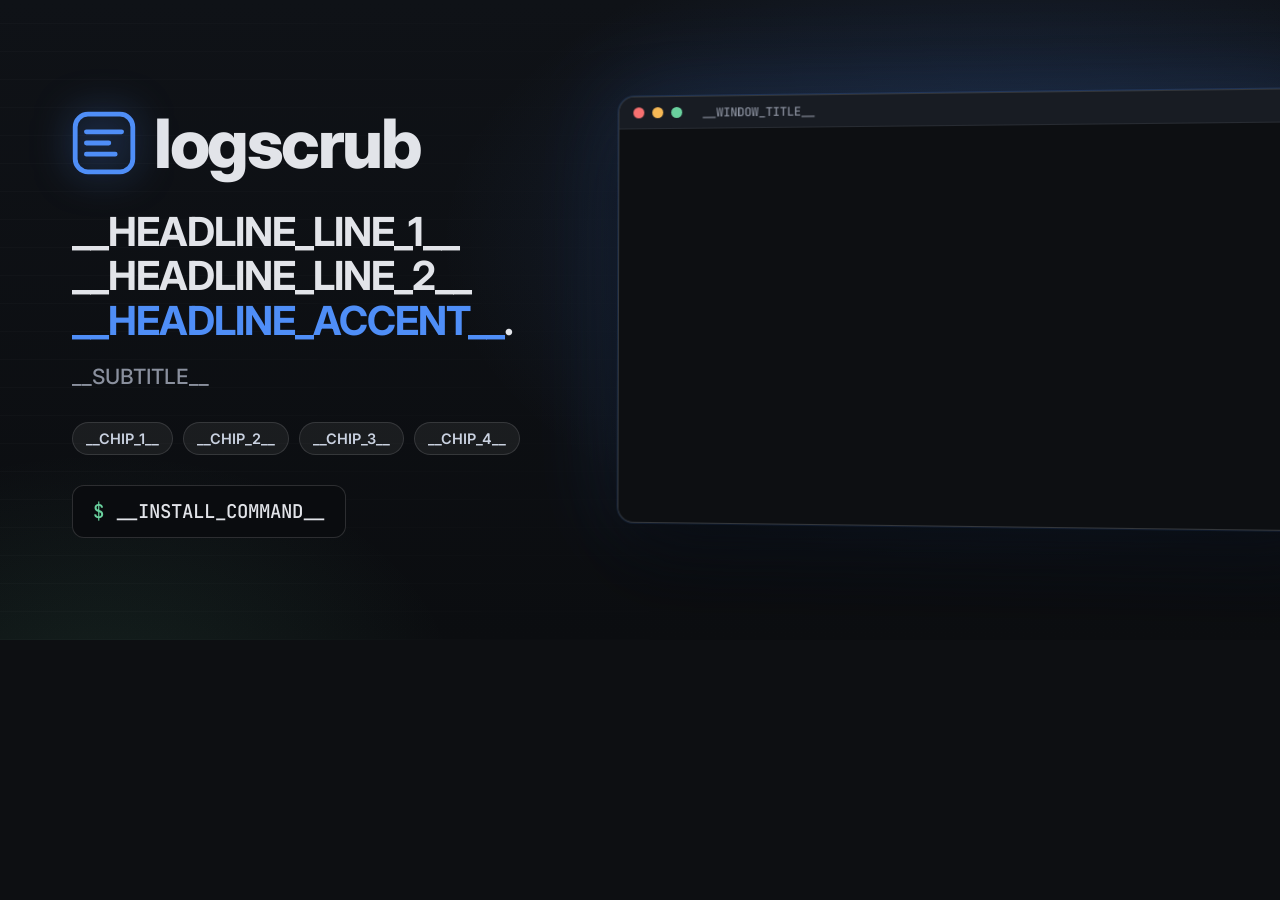
==== docs/banner-src/banner.html @ 8014be13 "feat: CLI core that masks secrets in logs (M1) A streaming filter (stdin or files to stdout) with el" ====
<!doctype html>
<html><head><meta charset="utf-8">
<link href="https://fonts.googleapis.com/css2?family=JetBrains+Mono:wght@400;500;700&family=Inter:wght@500;600;700;800&display=swap" rel="stylesheet">
<style>
  :root { --bg:#0d0f12; --surface:#13161b; --accent:#4f8ef7; --text:#e2e4e9; --muted:#8a909e; }
  * { box-sizing: border-box; margin: 0; padding: 0; }
  html, body { width: 1280px; height: 640px; overflow: hidden; background: var(--bg); }
  .stage {
    position: relative; width: 1280px; height: 640px; overflow: hidden;
    font-family: 'Inter', system-ui, sans-serif; color: var(--text);
    background:
      radial-gradient(900px 520px at 78% 38%, rgba(79,142,247,0.20), transparent 62%),
      radial-gradient(600px 420px at 8% 110%, rgba(106,209,158,0.10), transparent 60%),
      linear-gradient(180deg, #0f1217 0%, #0b0d10 100%);
  }
  /* faint log-line texture */
  .stage::before {
    content: ""; position: absolute; inset: 0;
    background-image: repeating-linear-gradient(0deg, rgba(255,255,255,0.025) 0 1px, transparent 1px 28px);
    mask-image: linear-gradient(90deg, rgba(0,0,0,0.9), transparent 70%);
  }
  .left { position: absolute; left: 72px; top: 0; bottom: 0; width: 560px; display: flex; flex-direction: column; justify-content: center; }
  .brand { display: flex; align-items: center; gap: 18px; margin-bottom: 26px; }
  .brand svg { width: 64px; height: 64px; filter: drop-shadow(0 0 18px rgba(79,142,247,0.55)); }
  .brand span { font-size: 68px; font-weight: 800; letter-spacing: -2.5px; }
  h1 { font-size: 40px; line-height: 1.12; font-weight: 700; letter-spacing: -1px; margin-bottom: 18px; }
  h1 em { font-style: normal; color: var(--accent); }
  p.sub { font-size: 21px; line-height: 1.45; color: var(--muted); font-weight: 500; margin-bottom: 30px; max-width: 500px; }
  .chips { display: flex; flex-wrap: wrap; gap: 10px; margin-bottom: 30px; }
  .chip { font-size: 14.5px; font-weight: 600; padding: 7px 13px; border-radius: 999px; color: #c9d1e0;
          background: rgba(255,255,255,0.06); border: 1px solid rgba(255,255,255,0.12); }
  .cmd { display: inline-flex; align-items: center; gap: 12px; font-family: 'JetBrains Mono', monospace; font-size: 19px; font-weight: 500;
         padding: 13px 20px; border-radius: 12px; background: #0a0c0f; border: 1px solid rgba(255,255,255,0.14); width: fit-content; }
  .cmd .p { color: #6ad19e; } .cmd .a { color: var(--accent); }
  .shot {
    position: absolute; left: 618px; top: 96px; width: 704px;
    border-radius: 16px; overflow: hidden; background: var(--surface);
    border: 1px solid rgba(255,255,255,0.14);
    box-shadow: 0 40px 80px rgba(0,0,0,0.55), 0 0 0 1px rgba(79,142,247,0.18), 0 0 90px rgba(79,142,247,0.20);
    transform: perspective(1800px) rotateY(-6deg) rotateX(1.5deg); transform-origin: left center;
  }
  .bar { height: 32px; background: #181c23; display: flex; align-items: center; gap: 8px; padding: 0 14px; border-bottom: 1px solid rgba(255,255,255,0.07); }
  .bar i { width: 11px; height: 11px; border-radius: 50%; background: #3a3f4b; display: block; }
  .bar i:nth-child(1){background:#f77070} .bar i:nth-child(2){background:#f7b955} .bar i:nth-child(3){background:#6ad19e}
  .bar b { margin-left: 12px; font: 500 12px 'JetBrains Mono', monospace; color: var(--muted); }
  /* crop of the real UI: the log lines, at ~1.25x so the colors read */
  .view { width: 704px; height: 392px; overflow: hidden; position: relative; background: #0d0f12; }
  .view img { position: absolute; width: 1872px; height: auto; left: -262px; top: -42px; }
  .fade { position: absolute; left: 640px; top: 78px; width: 700px; height: 520px; pointer-events: none;
          background: linear-gradient(90deg, rgba(13,15,18,0.0) 80%, rgba(13,15,18,0.0)); }
</style></head>
<body><div class="stage">
  <div class="left">
    <div class="brand">
      <svg viewBox="0 0 20 20" fill="none"><rect x="1" y="1" width="18" height="18" rx="4" stroke="#4f8ef7" stroke-width="1.5"/><path d="M4.5 6.5h11M4.5 10h7M4.5 13.5h9" stroke="#4f8ef7" stroke-width="1.5" stroke-linecap="round"/></svg>
      <span>logscrub</span>
    </div>
    <h1>__HEADLINE_LINE_1__<br>__HEADLINE_LINE_2__ <em>__HEADLINE_ACCENT__</em>.</h1>
    <p class="sub">__SUBTITLE__</p>
    <div class="chips"><span class="chip">__CHIP_1__</span><span class="chip">__CHIP_2__</span><span class="chip">__CHIP_3__</span><span class="chip">__CHIP_4__</span></div>
    <div class="cmd"><span class="p">$</span><span>__INSTALL_COMMAND__</span></div>
  </div>
  <div class="shot"><div class="bar"><i></i><i></i><i></i><b>__WINDOW_TITLE__</b></div><div class="view"><img src="../screenshots/overview.png"></div></div>
</div></body></html>
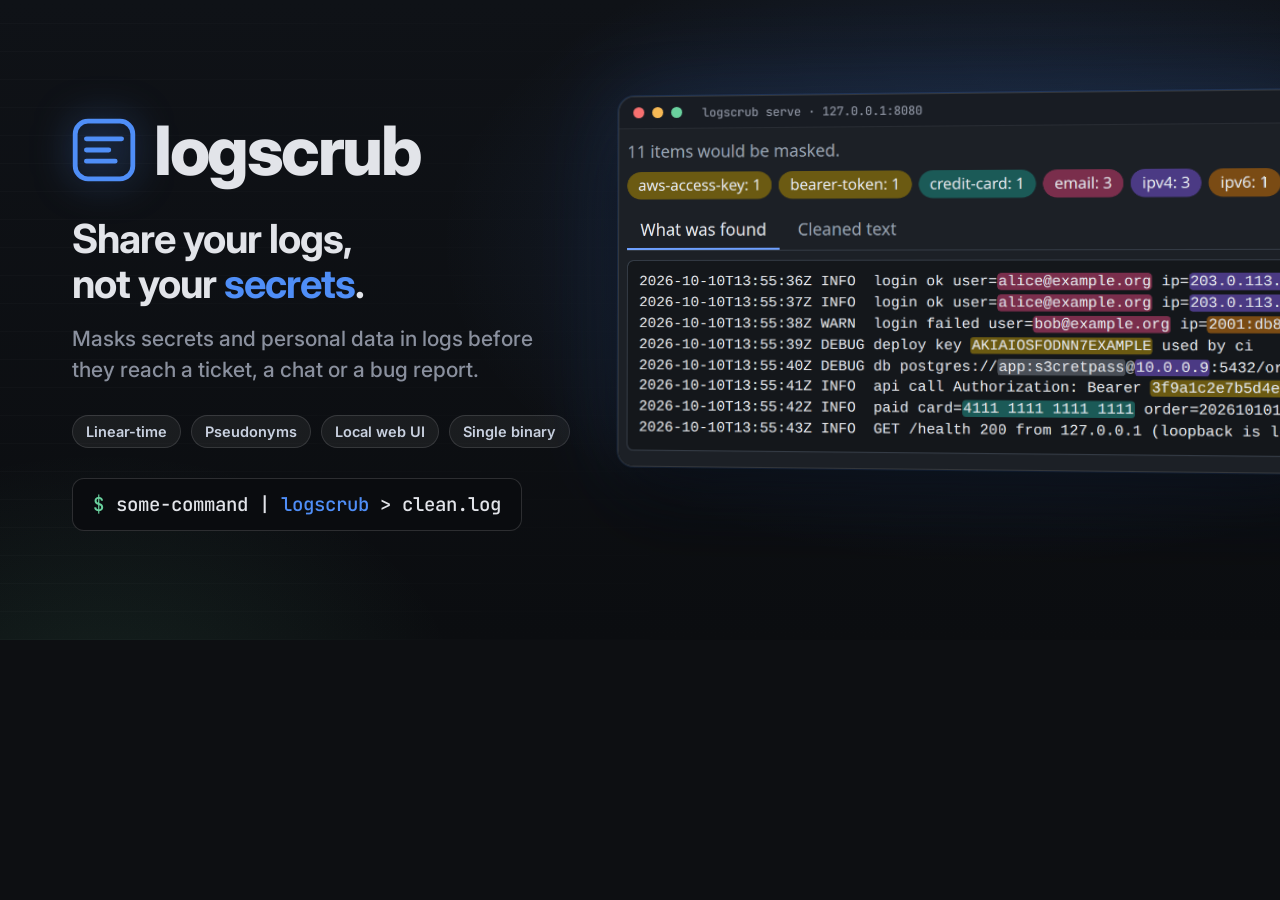
==== commit ed06c1fa: "docs: add the repository banner 1280x640 banner rendered from docs/banner-src with headless Chrome, " ====
--- a/docs/banner-src/banner.html
+++ b/docs/banner-src/banner.html
@@ -44,8 +44,8 @@
   .bar i:nth-child(1){background:#f77070} .bar i:nth-child(2){background:#f7b955} .bar i:nth-child(3){background:#6ad19e}
   .bar b { margin-left: 12px; font: 500 12px 'JetBrains Mono', monospace; color: var(--muted); }
   /* crop of the real UI: the log lines, at ~1.25x so the colors read */
-  .view { width: 704px; height: 392px; overflow: hidden; position: relative; background: #0d0f12; }
-  .view img { position: absolute; width: 1872px; height: auto; left: -262px; top: -42px; }
+  .view { width: 704px; height: 336px; overflow: hidden; position: relative; background: #0d0f12; }
+  .view img { position: absolute; width: 1298px; height: auto; left: -26px; top: -649px; }
   .fade { position: absolute; left: 640px; top: 78px; width: 700px; height: 520px; pointer-events: none;
           background: linear-gradient(90deg, rgba(13,15,18,0.0) 80%, rgba(13,15,18,0.0)); }
 </style></head>
@@ -55,10 +55,10 @@
       <svg viewBox="0 0 20 20" fill="none"><rect x="1" y="1" width="18" height="18" rx="4" stroke="#4f8ef7" stroke-width="1.5"/><path d="M4.5 6.5h11M4.5 10h7M4.5 13.5h9" stroke="#4f8ef7" stroke-width="1.5" stroke-linecap="round"/></svg>
       <span>logscrub</span>
     </div>
-    <h1>__HEADLINE_LINE_1__<br>__HEADLINE_LINE_2__ <em>__HEADLINE_ACCENT__</em>.</h1>
-    <p class="sub">__SUBTITLE__</p>
-    <div class="chips"><span class="chip">__CHIP_1__</span><span class="chip">__CHIP_2__</span><span class="chip">__CHIP_3__</span><span class="chip">__CHIP_4__</span></div>
-    <div class="cmd"><span class="p">$</span><span>__INSTALL_COMMAND__</span></div>
+    <h1>Share your logs,<br>not your <em>secrets</em>.</h1>
+    <p class="sub">Masks secrets and personal data in logs before they reach a ticket, a chat or a bug report.</p>
+    <div class="chips"><span class="chip">Linear-time</span><span class="chip">Pseudonyms</span><span class="chip">Local web UI</span><span class="chip">Single binary</span></div>
+    <div class="cmd"><span class="p">$</span><span>some-command | <span class="a">logscrub</span> &gt; clean.log</span></div>
   </div>
-  <div class="shot"><div class="bar"><i></i><i></i><i></i><b>__WINDOW_TITLE__</b></div><div class="view"><img src="../screenshots/overview.png"></div></div>
+  <div class="shot"><div class="bar"><i></i><i></i><i></i><b>logscrub serve · 127.0.0.1:8080</b></div><div class="view"><img src="../screenshots/overview.png"></div></div>
 </div></body></html>
